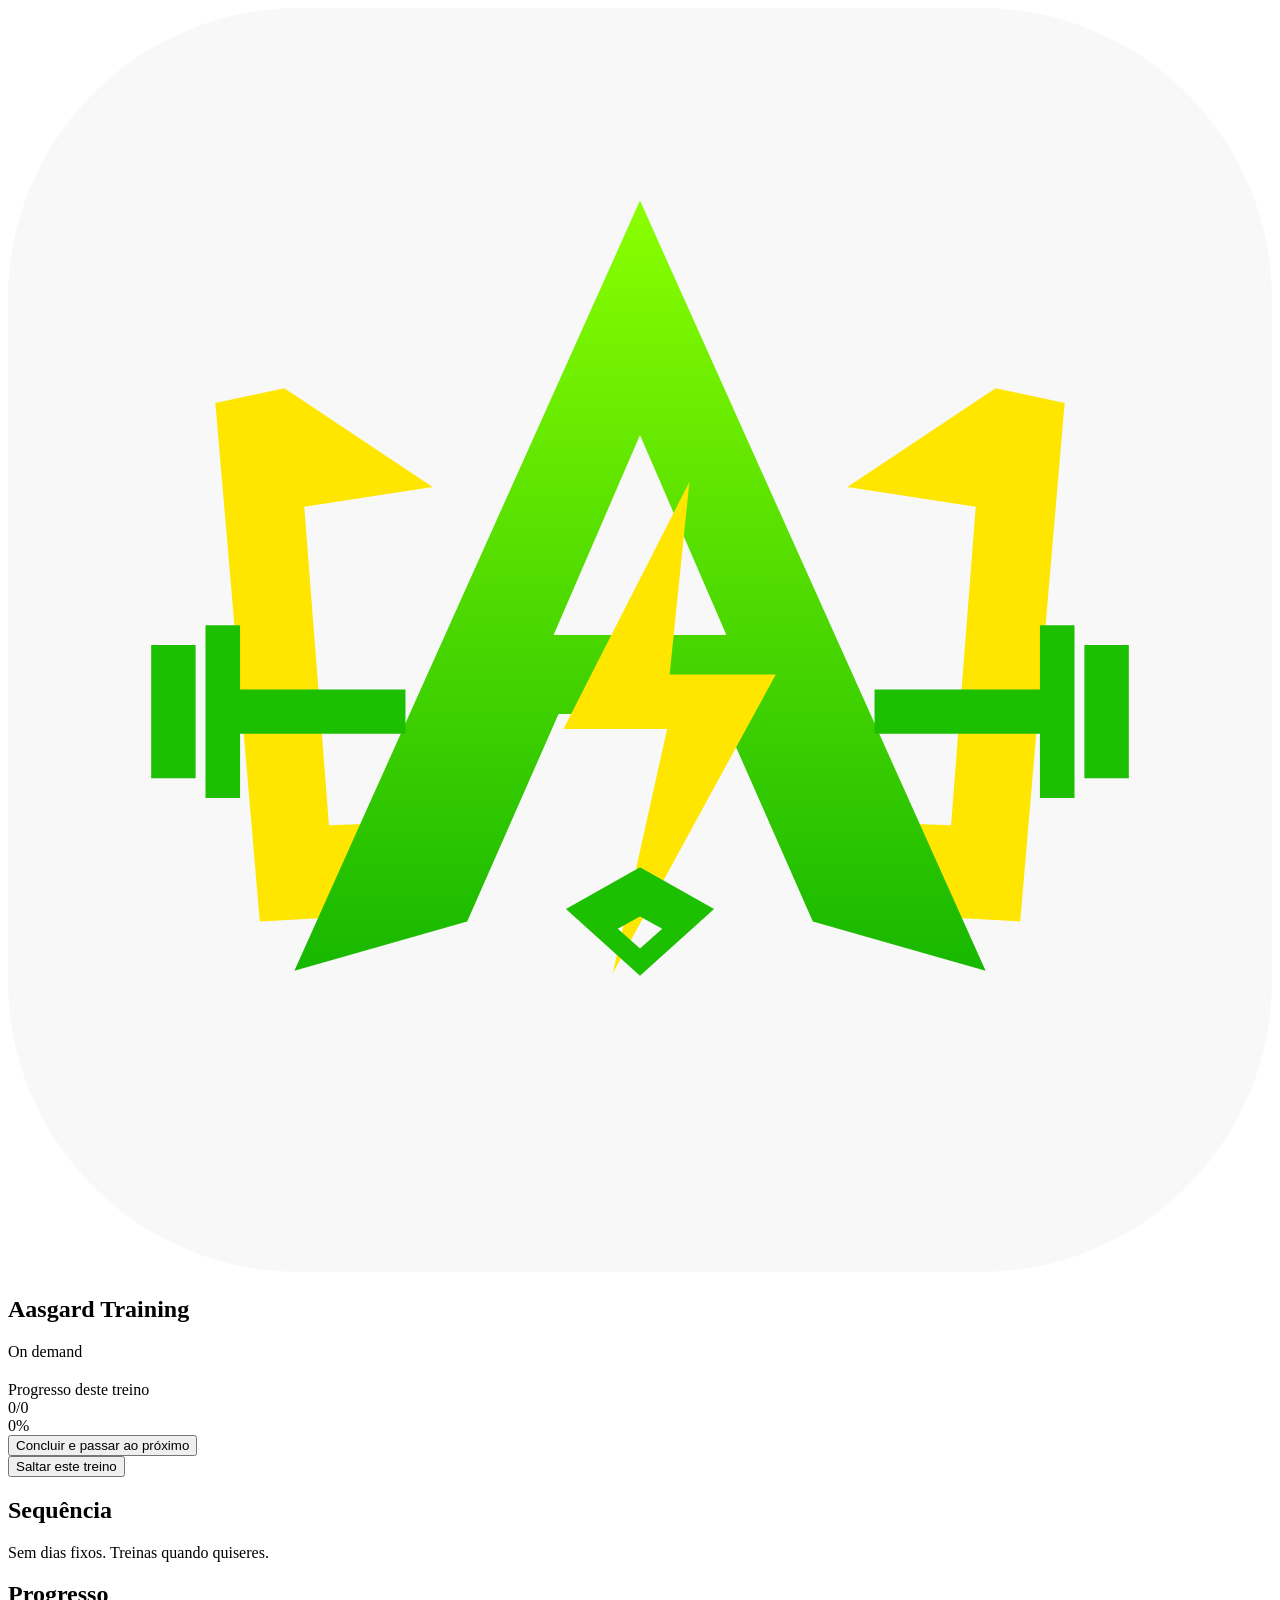
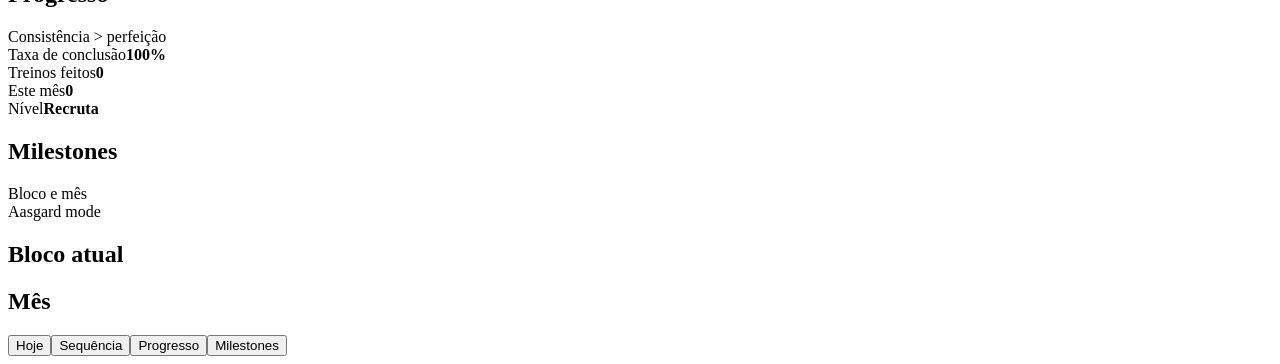
==== aasgard.html @ 2fdaf1db "Add Aasgard Training shell" ====
<!doctype html><html lang="pt-PT"><head><meta charset="utf-8"><meta name="viewport" content="width=device-width,initial-scale=1,viewport-fit=cover"><meta name="theme-color" content="#55F000"><meta name="apple-mobile-web-app-capable" content="yes"><meta name="apple-mobile-web-app-title" content="Aasgard Training"><link rel="manifest" href="manifest.webmanifest?v=1.1.0"><link rel="icon" href="icon.svg?v=1.1.0"><link rel="apple-touch-icon" href="icon.svg?v=1.1.0"><link rel="stylesheet" href="style.css?v=1.1.0"><title>Aasgard Training</title></head><body><main class="app"><section id="today" class="screen active"><header class="top"><div class="brand"><img src="icon.svg?v=1.1.0"><div><h1>Aasgard Training</h1><div id="date" class="sub"></div></div></div><span class="pill">On demand</span></header><div class="hero"></div><div class="card accent"><div class="row"><div><h2 id="title"></h2><div id="duration" class="sub"></div></div><span id="code" class="tag"></span></div><div id="exercises"></div></div><div class="card"><div class="row"><div><div class="sub">Progresso deste treino</div><div class="big"><span id="done">0</span>/<span id="total">0</span></div></div><div id="pct" class="big">0%</div></div><div class="progress"><span id="bar"></span></div></div><button id="complete" class="btn primary">Concluir e passar ao próximo</button><div class="gap"></div><button id="skip" class="btn secondary">Saltar este treino</button><footer class="footer"></footer></section><section id="sequence" class="screen"><header class="top"><div><h1>Sequência</h1><div class="sub">Sem dias fixos. Treinas quando quiseres.</div></div><span id="blockpill" class="pill"></span></header><div id="blocks"></div><footer class="footer"></footer></section><section id="progress" class="screen"><header class="top"><div><h1>Progresso</h1><div class="sub">Consistência &gt; perfeição</div></div><span id="levelpill" class="pill"></span></header><div class="grid"><div class="metric"><span class="sub">Taxa de conclusão</span><b id="rate">100%</b></div><div class="metric"><span class="sub">Treinos feitos</span><b id="count">0</b></div><div class="metric"><span class="sub">Este mês</span><b id="month">0</b></div><div class="metric"><span class="sub">Nível</span><b id="level">Recruta</b></div></div><footer class="footer"></footer></section><section id="milestones" class="screen"><header class="top"><div><h1>Milestones</h1><div class="sub">Bloco e mês</div></div><span class="pill">Aasgard mode</span></header><div class="card"><h2>Bloco atual</h2><div id="ms"></div></div><h2>Mês</h2><div class="month" id="monthly"></div><footer class="footer"></footer></section></main><nav class="tabs"><button class="tab active" data-s="today">Hoje</button><button class="tab" data-s="sequence">Sequência</button><button class="tab" data-s="progress">Progresso</button><button class="tab" data-s="milestones">Milestones</button></nav><script src="app.js?v=1.1.0"></script></body></html>
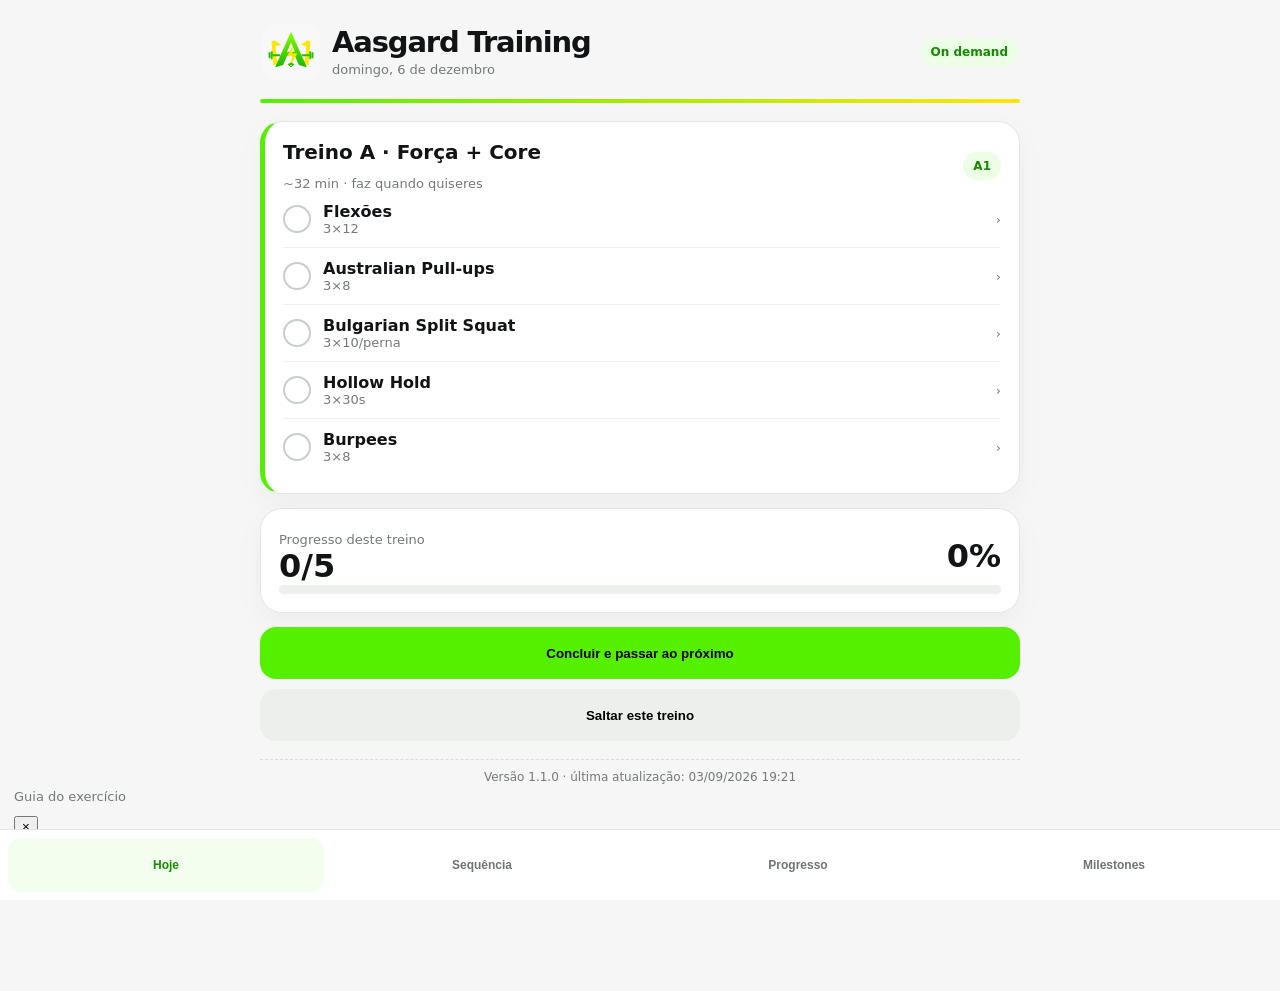
==== commit aeeb2735: "Add exercise visual guide modal" ====
--- a/aasgard.html
+++ b/aasgard.html
@@ -1 +1 @@
-<!doctype html><html lang="pt-PT"><head><meta charset="utf-8"><meta name="viewport" content="width=device-width,initial-scale=1,viewport-fit=cover"><meta name="theme-color" content="#55F000"><meta name="apple-mobile-web-app-capable" content="yes"><meta name="apple-mobile-web-app-title" content="Aasgard Training"><link rel="manifest" href="manifest.webmanifest?v=1.1.0"><link rel="icon" href="icon.svg?v=1.1.0"><link rel="apple-touch-icon" href="icon.svg?v=1.1.0"><link rel="stylesheet" href="style.css?v=1.1.0"><title>Aasgard Training</title></head><body><main class="app"><section id="today" class="screen active"><header class="top"><div class="brand"><img src="icon.svg?v=1.1.0"><div><h1>Aasgard Training</h1><div id="date" class="sub"></div></div></div><span class="pill">On demand</span></header><div class="hero"></div><div class="card accent"><div class="row"><div><h2 id="title"></h2><div id="duration" class="sub"></div></div><span id="code" class="tag"></span></div><div id="exercises"></div></div><div class="card"><div class="row"><div><div class="sub">Progresso deste treino</div><div class="big"><span id="done">0</span>/<span id="total">0</span></div></div><div id="pct" class="big">0%</div></div><div class="progress"><span id="bar"></span></div></div><button id="complete" class="btn primary">Concluir e passar ao próximo</button><div class="gap"></div><button id="skip" class="btn secondary">Saltar este treino</button><footer class="footer"></footer></section><section id="sequence" class="screen"><header class="top"><div><h1>Sequência</h1><div class="sub">Sem dias fixos. Treinas quando quiseres.</div></div><span id="blockpill" class="pill"></span></header><div id="blocks"></div><footer class="footer"></footer></section><section id="progress" class="screen"><header class="top"><div><h1>Progresso</h1><div class="sub">Consistência &gt; perfeição</div></div><span id="levelpill" class="pill"></span></header><div class="grid"><div class="metric"><span class="sub">Taxa de conclusão</span><b id="rate">100%</b></div><div class="metric"><span class="sub">Treinos feitos</span><b id="count">0</b></div><div class="metric"><span class="sub">Este mês</span><b id="month">0</b></div><div class="metric"><span class="sub">Nível</span><b id="level">Recruta</b></div></div><footer class="footer"></footer></section><section id="milestones" class="screen"><header class="top"><div><h1>Milestones</h1><div class="sub">Bloco e mês</div></div><span class="pill">Aasgard mode</span></header><div class="card"><h2>Bloco atual</h2><div id="ms"></div></div><h2>Mês</h2><div class="month" id="monthly"></div><footer class="footer"></footer></section></main><nav class="tabs"><button class="tab active" data-s="today">Hoje</button><button class="tab" data-s="sequence">Sequência</button><button class="tab" data-s="progress">Progresso</button><button class="tab" data-s="milestones">Milestones</button></nav><script src="app.js?v=1.1.0"></script></body></html>+<!doctype html><html lang="pt-PT"><head><meta charset="utf-8"><meta name="viewport" content="width=device-width,initial-scale=1,viewport-fit=cover"><meta name="theme-color" content="#55F000"><meta name="apple-mobile-web-app-capable" content="yes"><meta name="apple-mobile-web-app-title" content="Aasgard Training"><link rel="manifest" href="manifest.webmanifest?v=1.2.0"><link rel="icon" href="icon.svg?v=1.2.0"><link rel="apple-touch-icon" href="icon.svg?v=1.2.0"><link rel="stylesheet" href="style.css?v=1.2.0"><title>Aasgard Training</title></head><body><main class="app"><section id="today" class="screen active"><header class="top"><div class="brand"><img src="icon.svg?v=1.2.0"><div><h1>Aasgard Training</h1><div id="date" class="sub"></div></div></div><span class="pill">On demand</span></header><div class="hero"></div><div class="card accent"><div class="row"><div><h2 id="title"></h2><div id="duration" class="sub"></div></div><span id="code" class="tag"></span></div><div id="exercises"></div></div><div class="card"><div class="row"><div><div class="sub">Progresso deste treino</div><div class="big"><span id="done">0</span>/<span id="total">0</span></div></div><div id="pct" class="big">0%</div></div><div class="progress"><span id="bar"></span></div></div><button id="complete" class="btn primary">Concluir e passar ao próximo</button><div class="gap"></div><button id="skip" class="btn secondary">Saltar este treino</button><footer class="footer"></footer></section><section id="sequence" class="screen"><header class="top"><div><h1>Sequência</h1><div class="sub">Sem dias fixos. Treinas quando quiseres.</div></div><span id="blockpill" class="pill"></span></header><div id="blocks"></div><footer class="footer"></footer></section><section id="progress" class="screen"><header class="top"><div><h1>Progresso</h1><div class="sub">Consistência &gt; perfeição</div></div><span id="levelpill" class="pill"></span></header><div class="grid"><div class="metric"><span class="sub">Taxa de conclusão</span><b id="rate">100%</b></div><div class="metric"><span class="sub">Treinos feitos</span><b id="count">0</b></div><div class="metric"><span class="sub">Este mês</span><b id="month">0</b></div><div class="metric"><span class="sub">Nível</span><b id="level">Recruta</b></div></div><footer class="footer"></footer></section><section id="milestones" class="screen"><header class="top"><div><h1>Milestones</h1><div class="sub">Bloco e mês</div></div><span class="pill">Aasgard mode</span></header><div class="card"><h2>Bloco atual</h2><div id="ms"></div></div><h2>Mês</h2><div class="month" id="monthly"></div><footer class="footer"></footer></section></main><nav class="tabs"><button class="tab active" data-s="today">Hoje</button><button class="tab" data-s="sequence">Sequência</button><button class="tab" data-s="progress">Progresso</button><button class="tab" data-s="milestones">Milestones</button></nav><div id="exerciseModal" class="modal" aria-hidden="true"><div class="modalSheet" role="dialog" aria-modal="true" aria-labelledby="modalTitle"><div class="modalTop"><div><div class="sub">Guia do exercício</div><h2 id="modalTitle"></h2></div><button id="modalClose" class="closeBtn" aria-label="Fechar">×</button></div><div id="modalVisual" class="visual"></div><div id="modalReps" class="tag"></div><p id="modalTip" class="tip"></p><div class="cue"><b>Execução</b><div id="modalSteps"></div></div></div></div><script src="app.js?v=1.2.0"></script></body></html>
--- a/style.css
+++ b/style.css
@@ -0,0 +1 @@
+:root{--g:#55F000;--y:#FFE600;--bg:#F5F6F5;--c:#fff;--t:#111315;--m:#747A76;--l:#E3E7E3}*{box-sizing:border-box}body{margin:0;background:var(--bg);color:var(--t);font-family:-apple-system,BlinkMacSystemFont,"SF Pro Display",system-ui,sans-serif;padding:max(18px,env(safe-area-inset-top)) 14px calc(105px + env(safe-area-inset-bottom))}.app{max-width:760px;margin:auto}.screen{display:none}.screen.active{display:block}.top,.row{display:flex;align-items:center;justify-content:space-between;gap:12px}.top{margin:5px 2px 18px}.brand{display:flex;align-items:center;gap:12px}.brand img{width:58px;height:58px;border-radius:16px}h1{font-size:29px;line-height:1;margin:0;letter-spacing:-.04em}h2{font-size:20px;margin:0 0 12px}.sub{font-size:13px;color:var(--m);margin-top:5px}.pill,.tag{padding:7px 10px;border-radius:999px;background:#ECFFE6;color:#168900;font-size:12px;font-weight:800}.hero{height:4px;border-radius:99px;background:linear-gradient(90deg,var(--g),var(--y));margin:10px 0 18px}.card{background:var(--c);border:1px solid var(--l);border-radius:22px;padding:18px;margin-bottom:14px;box-shadow:0 10px 30px rgba(0,0,0,.04)}.accent{border-left:5px solid var(--g)}.ex{display:grid;grid-template-columns:30px 1fr auto;gap:10px;align-items:center;padding:11px 0;border-bottom:1px solid #EEF1EE}.ex:last-child{border:0}.check{width:28px;height:28px;border:2px solid #C8CEC9;border-radius:50%;background:#fff}.check.done{background:var(--g);border-color:var(--g)}.check.done:after{content:'✓';font-weight:900}.name{font-weight:800}.meta{font-size:13px;color:var(--m)}.big{font-size:32px;font-weight:900}.progress{height:9px;background:#EDF0ED;border-radius:99px;overflow:hidden}.progress span{display:block;height:100%;background:var(--g);width:0}.btn{width:100%;min-height:52px;border:0;border-radius:16px;font-weight:850}.primary{background:var(--g)}.secondary{background:#ECEFEC}.gap{height:10px}.grid,.month{display:grid;grid-template-columns:1fr 1fr;gap:12px}.metric,.mcard{background:#fff;border:1px solid var(--l);border-radius:18px;padding:15px}.metric b{font-size:26px;display:block;margin-top:6px}.mcard{text-align:center}.seq{display:grid;grid-template-columns:54px 1fr auto;gap:10px;align-items:center;padding:11px 0;border-bottom:1px solid #EEF1EE}.seq:last-child{border:0}.day{background:var(--g);padding:8px;border-radius:10px;text-align:center;font-size:12px;font-weight:900}.day.alt{background:var(--y)}.ms{display:grid;grid-template-columns:42px 1fr auto;gap:10px;align-items:center;padding:10px 0}.ico{width:40px;height:40px;border-radius:14px;background:#EEFFE8;display:grid;place-items:center;font-weight:900}.shield{width:58px;height:58px;border-radius:18px;background:#F0FFE9;display:grid;place-items:center;margin:0 auto 9px;font-weight:900}.footer{margin:18px 0 4px;padding-top:10px;border-top:1px dashed #D8DDD8;text-align:center;color:var(--m);font-size:12px}.tabs{position:fixed;left:0;right:0;bottom:0;background:rgba(255,255,255,.96);backdrop-filter:blur(18px);border-top:1px solid var(--l);display:grid;grid-template-columns:repeat(4,1fr);padding:8px 8px calc(8px + env(safe-area-inset-bottom));z-index:10}.tab{min-height:54px;border:0;background:transparent;border-radius:14px;color:#707571;font-weight:800;font-size:12px}.tab.active{background:#F2FFEF;color:#168C00}
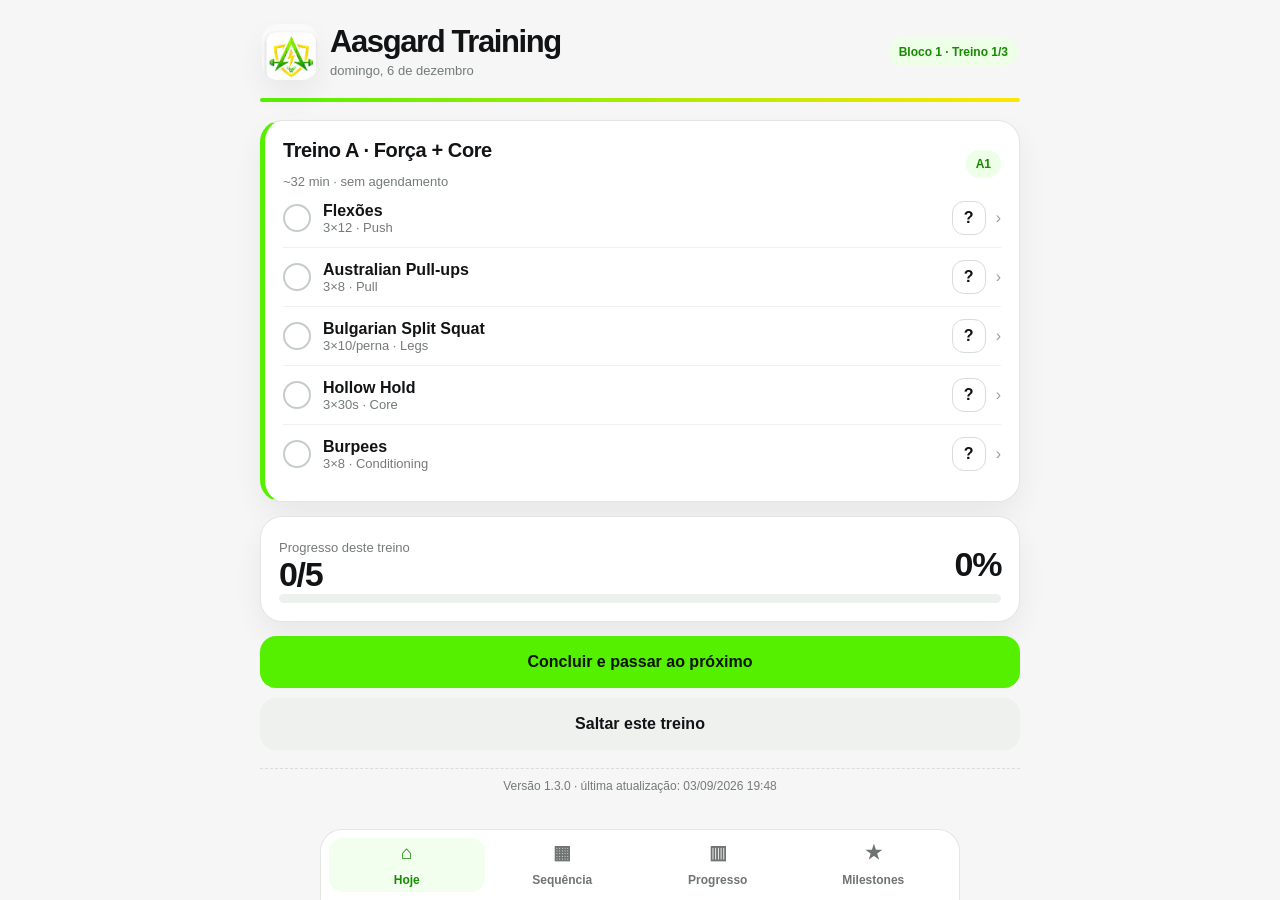
==== commit 63ce4317: "Add files via upload     Aasgard Training v1.3 - exercise illustrations" ====
--- a/aasgard.html
+++ b/aasgard.html
@@ -1 +1,103 @@
-<!doctype html><html lang="pt-PT"><head><meta charset="utf-8"><meta name="viewport" content="width=device-width,initial-scale=1,viewport-fit=cover"><meta name="theme-color" content="#55F000"><meta name="apple-mobile-web-app-capable" content="yes"><meta name="apple-mobile-web-app-title" content="Aasgard Training"><link rel="manifest" href="manifest.webmanifest?v=1.2.0"><link rel="icon" href="icon.svg?v=1.2.0"><link rel="apple-touch-icon" href="icon.svg?v=1.2.0"><link rel="stylesheet" href="style.css?v=1.2.0"><title>Aasgard Training</title></head><body><main class="app"><section id="today" class="screen active"><header class="top"><div class="brand"><img src="icon.svg?v=1.2.0"><div><h1>Aasgard Training</h1><div id="date" class="sub"></div></div></div><span class="pill">On demand</span></header><div class="hero"></div><div class="card accent"><div class="row"><div><h2 id="title"></h2><div id="duration" class="sub"></div></div><span id="code" class="tag"></span></div><div id="exercises"></div></div><div class="card"><div class="row"><div><div class="sub">Progresso deste treino</div><div class="big"><span id="done">0</span>/<span id="total">0</span></div></div><div id="pct" class="big">0%</div></div><div class="progress"><span id="bar"></span></div></div><button id="complete" class="btn primary">Concluir e passar ao próximo</button><div class="gap"></div><button id="skip" class="btn secondary">Saltar este treino</button><footer class="footer"></footer></section><section id="sequence" class="screen"><header class="top"><div><h1>Sequência</h1><div class="sub">Sem dias fixos. Treinas quando quiseres.</div></div><span id="blockpill" class="pill"></span></header><div id="blocks"></div><footer class="footer"></footer></section><section id="progress" class="screen"><header class="top"><div><h1>Progresso</h1><div class="sub">Consistência &gt; perfeição</div></div><span id="levelpill" class="pill"></span></header><div class="grid"><div class="metric"><span class="sub">Taxa de conclusão</span><b id="rate">100%</b></div><div class="metric"><span class="sub">Treinos feitos</span><b id="count">0</b></div><div class="metric"><span class="sub">Este mês</span><b id="month">0</b></div><div class="metric"><span class="sub">Nível</span><b id="level">Recruta</b></div></div><footer class="footer"></footer></section><section id="milestones" class="screen"><header class="top"><div><h1>Milestones</h1><div class="sub">Bloco e mês</div></div><span class="pill">Aasgard mode</span></header><div class="card"><h2>Bloco atual</h2><div id="ms"></div></div><h2>Mês</h2><div class="month" id="monthly"></div><footer class="footer"></footer></section></main><nav class="tabs"><button class="tab active" data-s="today">Hoje</button><button class="tab" data-s="sequence">Sequência</button><button class="tab" data-s="progress">Progresso</button><button class="tab" data-s="milestones">Milestones</button></nav><div id="exerciseModal" class="modal" aria-hidden="true"><div class="modalSheet" role="dialog" aria-modal="true" aria-labelledby="modalTitle"><div class="modalTop"><div><div class="sub">Guia do exercício</div><h2 id="modalTitle"></h2></div><button id="modalClose" class="closeBtn" aria-label="Fechar">×</button></div><div id="modalVisual" class="visual"></div><div id="modalReps" class="tag"></div><p id="modalTip" class="tip"></p><div class="cue"><b>Execução</b><div id="modalSteps"></div></div></div></div><script src="app.js?v=1.2.0"></script></body></html>+<!DOCTYPE html>
+<html lang='pt-PT'>
+<head>
+<meta charset='UTF-8'>
+<meta name='viewport' content='width=device-width, initial-scale=1, viewport-fit=cover'>
+<meta name='theme-color' content='#55F000'>
+<meta name='apple-mobile-web-app-capable' content='yes'>
+<meta name='apple-mobile-web-app-title' content='Aasgard Training'>
+<title>Aasgard Training</title>
+<link rel='manifest' href='manifest.webmanifest?v=1.3.0'>
+<link rel='icon' type='image/svg+xml' href='icon.svg?v=1.3.0'>
+<link rel='apple-touch-icon' href='icon.svg?v=1.3.0'>
+<style>
+:root{--bg:#F5F6F5;--card:#fff;--text:#111315;--muted:#747B77;--line:#E2E7E2;--green:#55F000;--yellow:#FFE600;--shadow:0 14px 30px rgba(17,19,21,.06)}
+*{box-sizing:border-box}html{background:var(--bg)}body{margin:0;background:var(--bg);color:var(--text);font-family:-apple-system,BlinkMacSystemFont,'SF Pro Display','Segoe UI',sans-serif;padding:max(18px,env(safe-area-inset-top)) 14px calc(100px + env(safe-area-inset-bottom))}button,input{font:inherit}.app{max-width:760px;margin:0 auto}h1{font-size:31px;letter-spacing:-.045em;line-height:1.02;margin:0}h2{font-size:20px;letter-spacing:-.02em;margin:0 0 12px}.sub{font-size:13px;color:var(--muted);margin-top:5px}
+.topbar{display:flex;align-items:center;justify-content:space-between;gap:10px;margin:6px 2px 18px}.brand{display:flex;align-items:center;gap:12px}.brand img{width:56px;height:56px;border-radius:16px;box-shadow:var(--shadow)}.pill,.badge{display:inline-flex;align-items:center;gap:6px;padding:7px 10px;border-radius:999px;background:#EDFFE7;color:#168900;font-size:12px;font-weight:800}.hero{height:4px;background:linear-gradient(90deg,var(--green),var(--yellow));border-radius:999px;margin:10px 0 18px}.card{background:var(--card);border:1px solid var(--line);border-radius:22px;box-shadow:var(--shadow);padding:18px;margin-bottom:14px}.accent{border-left:5px solid var(--green)}.row{display:flex;align-items:center;justify-content:space-between;gap:12px}
+.exercise{display:grid;grid-template-columns:30px 1fr auto auto;gap:10px;align-items:center;padding:12px 0;border-bottom:1px solid #EEF2EE}.exercise:last-child{border-bottom:0}.check{width:28px;height:28px;border:2px solid #C6CDC7;border-radius:50%;background:#fff;display:grid;place-items:center;cursor:pointer}.check.done{background:var(--green);border-color:var(--green)}.check.done:after{content:'✓';font-weight:900}.name{font-weight:800}.meta{font-size:13px;color:var(--muted)}.infobtn{width:34px;height:34px;border:1px solid #D7DDD7;border-radius:12px;background:#fff;display:grid;place-items:center;font-weight:900;color:#111;cursor:pointer}.arrow{color:#97A097}
+.big{font-size:34px;font-weight:900;letter-spacing:-.04em}.progress{height:9px;background:#EDF1ED;border-radius:999px;overflow:hidden}.progress span{display:block;height:100%;background:var(--green);width:0;border-radius:inherit;transition:width .25s ease}.btn{width:100%;border:0;border-radius:16px;min-height:52px;padding:0 16px;font-weight:850;cursor:pointer}.primary{background:var(--green);color:#081300}.secondary{background:#EEF1EE;color:var(--text)}.danger{background:#FFF0EF;color:#BC3D34}
+.tabs{position:fixed;left:0;right:0;bottom:0;background:rgba(255,255,255,.96);backdrop-filter:blur(18px);border-top:1px solid var(--line);display:grid;grid-template-columns:repeat(4,1fr);padding:8px 8px calc(8px + env(safe-area-inset-bottom));z-index:20}.tab{min-height:54px;border:0;background:transparent;border-radius:14px;color:#6E7471;font-size:12px;font-weight:800;display:grid;place-items:center;gap:2px;cursor:pointer}.tab.active{background:#F2FFEF;color:#168C00}.tab .ico{font-size:19px;line-height:1}.screen{display:none}.screen.active{display:block}.grid2{display:grid;grid-template-columns:1fr 1fr;gap:12px}.metric{background:#fff;border:1px solid var(--line);border-radius:18px;padding:15px}.metric .label{font-size:13px;color:var(--muted)}.metric .value{font-size:26px;font-weight:900;margin-top:6px}
+.seqitem{display:grid;grid-template-columns:54px 1fr auto;gap:10px;align-items:center;padding:12px 0;border-bottom:1px solid #EEF2EE}.seqitem:last-child{border-bottom:0}.daytag{padding:8px 8px;border-radius:10px;background:var(--green);text-align:center;font-size:12px;font-weight:900}.daytag.alt{background:var(--yellow)}.milestone{display:grid;grid-template-columns:42px 1fr auto;gap:10px;align-items:center;padding:11px 0}.msicon{width:40px;height:40px;border-radius:14px;background:#EEFFE9;display:grid;place-items:center;font-weight:900}.monthcards{display:grid;grid-template-columns:1fr 1fr;gap:12px}.monthcard{background:#fff;border:1px solid var(--line);border-radius:18px;padding:15px;text-align:center}.shield{width:60px;height:60px;border-radius:18px;background:#F0FFE9;display:grid;place-items:center;margin:0 auto 10px;font-size:21px;font-weight:900}
+.footer{padding-top:10px;border-top:1px dashed #D8DDD8;color:var(--muted);text-align:center;font-size:12px;margin-top:18px}input[type=file]{display:none}.actions{display:grid;grid-template-columns:1fr 1fr;gap:10px}.modal{position:fixed;inset:0;background:rgba(9,12,10,.58);backdrop-filter:blur(3px);display:none;align-items:flex-end;justify-content:center;padding:18px;z-index:40}.modal.show{display:flex}.sheet{width:min(760px,100%);max-height:calc(100vh - 24px);overflow:auto;background:#fff;border-radius:28px;box-shadow:0 24px 60px rgba(0,0,0,.22);padding:18px}.sheethead{display:flex;align-items:flex-start;justify-content:space-between;gap:10px;margin-bottom:8px}.close{width:40px;height:40px;border-radius:14px;border:1px solid #DADFDA;background:#fff;font-size:22px;line-height:1;cursor:pointer}.guideimg{width:100%;border-radius:20px;border:1px solid var(--line);display:block}.chips{display:flex;flex-wrap:wrap;gap:8px;margin:10px 0 14px}.chip{padding:6px 10px;border-radius:999px;background:#F5F8F5;color:#39423D;font-size:12px;font-weight:700}.sheetgrid{display:grid;gap:12px}.tipbox{background:#F8FBF8;border:1px solid var(--line);border-radius:18px;padding:14px}.fullsheet{display:inline-flex;align-items:center;justify-content:center;text-decoration:none;padding:10px 12px;border-radius:12px;background:#F0F3EF;color:#111;font-weight:700}
+@media (min-width:700px){body{padding-left:24px;padding-right:24px}.tabs{left:50%;transform:translateX(-50%);max-width:760px;border:1px solid var(--line);border-bottom:0;border-radius:22px 22px 0 0}.sheetgrid{grid-template-columns:1.25fr .95fr}}
+</style>
+</head>
+<body>
+<div class='app'>
+<section id='today' class='screen active'>
+<div class='topbar'><div class='brand'><img src='icon.svg?v=1.3.0' alt='Aasgard'><div><h1>Aasgard Training</h1><div class='sub' id='todayDate'></div></div></div><div class='pill' id='cyclePill'>Bloco 1</div></div>
+<div class='hero'></div>
+<div class='card accent'><div class='row'><div><h2 id='todayTitle'>Treino A · Força + Core</h2><div class='sub' id='todayDuration'>~32 min · sem dias fixos</div></div><div class='badge' id='todayCode'>A1</div></div><div id='exerciseList'></div></div>
+<div class='card'><div class='row'><div><div class='sub'>Progresso deste treino</div><div class='big'><span id='doneCount'>0</span>/<span id='totalCount'>0</span></div></div><div class='big' id='progressPct'>0%</div></div><div class='progress'><span id='progressBar'></span></div></div>
+<button class='btn primary' id='completeBtn'>Concluir e passar ao próximo</button><div style='height:10px'></div><button class='btn secondary' id='skipBtn'>Saltar este treino</button><div class='footer' id='footerToday'></div>
+</section>
+<section id='sequence' class='screen'>
+<div class='topbar'><div><h1>Sequência</h1><div class='sub'>Rotação livre. Treinas quando te apetece, sem calendário fixo.</div></div><div class='pill' id='blockPill'>Bloco 1 de 4</div></div><div id='sequenceCards'></div><div class='card'><h2>Milestones do bloco</h2><div id='weeklyMilestones'></div></div><div class='footer' id='footerSequence'></div>
+</section>
+<section id='progress' class='screen'>
+<div class='topbar'><div><h1>Progresso</h1><div class='sub'>Consistência &gt; motivação</div></div><div class='pill' id='levelPill'>Recruta</div></div><div class='grid2'><div class='metric'><div class='label'>Taxa de conclusão</div><div class='value' id='rate'>100%</div></div><div class='metric'><div class='label'>Treinos feitos</div><div class='value' id='count'>0</div></div><div class='metric'><div class='label'>Este mês</div><div class='value' id='month'>0</div></div><div class='metric'><div class='label'>Nível</div><div class='value' id='level'>Recruta</div></div></div><div class='card' style='margin-top:14px'><h2>Melhores marcas</h2><div id='pbs'></div></div><div class='footer' id='footerProgress'></div>
+</section>
+<section id='milestones' class='screen'>
+<div class='topbar'><div><h1>Milestones</h1><div class='sub'>Bloco atual e mês</div></div><div class='pill'>Aasgard mode</div></div><div class='card'><h2>Bloco atual</h2><div id='milestoneWeek'></div></div><h2>Mês</h2><div class='monthcards' id='monthMilestones'></div><div class='card' style='margin-top:14px'><h2>Backup local</h2><div class='sub'>Os dados ficam no iPhone. Exporta para guardares uma cópia.</div><div style='height:12px'></div><div class='actions'><button class='btn secondary' id='exportBtn'>Exportar</button><label class='btn secondary' for='importFile' style='display:grid;place-items:center'>Importar</label><input id='importFile' type='file' accept='application/json'></div><div style='height:10px'></div><button class='btn danger' id='resetBtn'>Apagar todos os dados</button></div><div class='footer' id='footerMilestones'></div>
+</section>
+</div>
+<nav class='tabs'><button class='tab active' data-screen='today'><span class='ico'>⌂</span><span>Hoje</span></button><button class='tab' data-screen='sequence'><span class='ico'>▦</span><span>Sequência</span></button><button class='tab' data-screen='progress'><span class='ico'>▥</span><span>Progresso</span></button><button class='tab' data-screen='milestones'><span class='ico'>★</span><span>Milestones</span></button></nav>
+<div class='modal' id='guideModal' aria-hidden='true'><div class='sheet'><div class='sheethead'><div><h2 id='guideTitle'>Exercício</h2><div class='sub' id='guideSubtitle'>Ilustração + dica rápida</div></div><button class='close' id='closeGuide'>×</button></div><div class='chips'><span class='chip' id='guideSets'>3×10</span><span class='chip' id='guideCategory'>Categoria</span><span class='chip' id='guideTarget'>Grupo muscular</span></div><div class='sheetgrid'><div><img class='guideimg' id='guideImage' src='' alt='Ilustração do exercício'></div><div style='display:grid;gap:12px;align-content:start'><div class='tipbox'><strong>Como fazer</strong><div class='sub' id='guideHow'></div></div><div class='tipbox'><strong>Dica rápida</strong><div class='sub' id='guideTip'></div></div><div class='tipbox'><strong>O que evitar</strong><div class='sub' id='guideAvoid'></div></div><a id='fullSheetLink' class='fullsheet' href='#' target='_blank' rel='noopener'>Ver folha completa da categoria</a></div></div></div></div>
+<script>
+const VERSION='1.3.0', UPDATED='03/09/2026 19:48', LEGACY_KEYS=['aasgard_training_v2','rgrd_v3','rgrd_training_v1'], STORAGE_KEY='aasgard_training_v3';
+const PLANS=[[['A1','Treino A','Força + Core',32,[['Flexões','3×12'],['Australian Pull-ups','3×8'],['Bulgarian Split Squat','3×10/perna'],['Hollow Hold','3×30s'],['Burpees','3×8']]],['B1','Treino B','Pull + Core',30,[['Pike Push-ups','3×8'],['Pull-up negativa','4×4'],['Walking Lunges','3×12/perna'],['Dead Bug','3×10/lado'],['Mountain Climbers','4×30s']]],['C1','Treino C','Lower + Cond.',34,[['Diamond Push-ups','3×8'],['Australian Pull-ups','4×8'],['Agachamento','4×15'],['Leg Raises','3×10'],['Burpees','5×6']]]],[['A2','Treino A2','Força + Core',33,[['Flexões declinadas','3×10'],['Remada invertida','3×10'],['Bulgarian Split Squat','4×8/perna'],['Prancha lateral','3×30s/lado'],['Bear Crawl','4×20m']]],['B2','Treino B2','Upper + Pull',31,[['Pike Push-ups','4×7'],['Chin-up negativa','4×4'],['Reverse Lunges','3×12/perna'],['Hollow Rocks','3×12'],['High Knees','5×30s']]],['C2','Treino C2','Lower + Cond.',35,[['Flexões pausadas','3×10'],['Australian Pull-ups pés altos','3×8'],['Jump Squats','4×10'],['Leg Raises','3×12'],['Burpees','4×10']]]],[['A3','Treino A3','Volume + Core',35,[['Flexões','4×12'],['Australian Pull-ups','4×10'],['Split Squat','3×14/perna'],['Hollow Hold','4×30s'],['Burpees','4×8']]],['B3','Treino B3','Pull + Ombros',32,[['Pike Push-ups','4×9'],['Pull-up assistida','5×4'],['Step-ups','3×12/perna'],['Plank Shoulder Tap','3×20'],['Mountain Climbers','5×30s']]],['C3','Treino C3','Potência + Cond.',34,[['Explosive Push-ups','4×6'],['Remada invertida','4×10'],['Jump Lunges','3×10/perna'],['Knee Raises','4×10'],['Shuttle Burpees','5×6']]]],[['A4','Treino A4','Teste + Core',30,[['Flexões','1×máx + 2×70%'],['Australian Pull-ups','1×máx + 2×70%'],['Bulgarian Split Squat','3×10/perna'],['Prancha','1×máx + 2×45s'],['Burpees','3×10']]],['B4','Treino B4','Técnica + Pull',28,[['Pike Push-ups','3×8'],['Pull-up negativa lenta','5×3'],['Reverse Lunges','3×10/perna'],['Dead Bug','3×12/lado'],['Bear Crawl','3×20m']]],['C4','Treino C4','Challenge',36,[['Flexões','50 total'],['Australian Pull-ups','30 total'],['Agachamentos','80 total'],['Leg Raises','30 total'],['Burpees','30 total']]]]];
+const FLAT=PLANS.flat();
+const exerciseGuides={
+'Flexões':{img:'assets/flexoes.png',sheet:'assets/push_sheet.png',cat:'Push',target:'Peito, ombros e tríceps',how:'Coloca as mãos abaixo dos ombros, aperta o core e desce o peito em bloco até perto do chão. Sobe mantendo o corpo alinhado.',tip:'Pensa em prancha rígida do calcanhar à cabeça.',avoid:'Não deixar a lombar cair nem abrir demasiado os cotovelos.'},
+'Flexões declinadas':{img:'assets/flexoes_declinadas.png',sheet:'assets/push_sheet.png',cat:'Push',target:'Peito superior e ombros',how:'Pés elevados num banco, mãos no chão. Desce o peito controladamente e empurra até extensão completa.',tip:'Mantém o pescoço neutro e o abdómen ativo.',avoid:'Não aproximar demasiado as mãos nem perder a linha do tronco.'},
+'Diamond Push-ups':{img:'assets/diamond_pushups.png',sheet:'assets/push_sheet.png',cat:'Push',target:'Tríceps e peito interno',how:'Junta as mãos por baixo do peito em forma de diamante e desce com os cotovelos junto ao corpo.',tip:'Se estiver pesado, encurta amplitude até ganhares força.',avoid:'Evita abrir os cotovelos para fora.'},
+'Pike Push-ups':{img:'assets/pike_pushups.png',sheet:'assets/push_sheet.png',cat:'Push',target:'Ombros',how:'Eleva a anca formando um V invertido. Dobra os cotovelos e leva a cabeça em direção ao chão entre as mãos.',tip:'Empurra o chão como se quisesses afastá-lo de ti.',avoid:'Não transformar o movimento numa flexão normal.'},
+'Flexões pausadas':{img:'assets/flexoes_pausadas.png',sheet:'assets/push_sheet.png',cat:'Push',target:'Peito, tríceps e controlo',how:'Desce até ao fundo, faz uma pausa curta sem relaxar e depois sobe com potência.',tip:'A pausa melhora força e estabilidade no ponto mais fraco.',avoid:'Não repousar completamente no chão.'},
+'Explosive Push-ups':{img:'assets/explosive_pushups.png',sheet:'assets/push_sheet.png',cat:'Push',target:'Potência de peito e tríceps',how:'Faz uma flexão e acelera a subida ao máximo para descolar ligeiramente as mãos.',tip:'Qualidade antes de quantidade.',avoid:'Não sacrificar alinhamento só para voar.'},
+'Australian Pull-ups':{img:'assets/australian_pullups.png',sheet:'assets/pull_sheet.png',cat:'Pull',target:'Costas e bíceps',how:'Corpo direito por baixo da barra. Puxa o peito à barra apertando as omoplatas.',tip:'Começa o gesto com as costas, não só com os braços.',avoid:'Não deixar a anca afundar.'},
+'Australian Pull-ups pés altos':{img:'assets/australian_pullups_pes_altos.png',sheet:'assets/pull_sheet.png',cat:'Pull',target:'Costas e bíceps',how:'Mesmo gesto da remada invertida, mas com os pés elevados para aumentar a dificuldade.',tip:'Mantém o tronco em linha reta do início ao fim.',avoid:'Evita encolher os ombros.'},
+'Remada invertida':{img:'assets/remada_invertida.png',sheet:'assets/pull_sheet.png',cat:'Pull',target:'Dorsais, romboides e bíceps',how:'Agarra a barra, corpo em prancha e puxa até o peito se aproximar da barra.',tip:'Fixa os calcanhares e aperta glúteos e core.',avoid:'Não puxar com queixo projetado para a frente.'},
+'Pull-up negativa':{img:'assets/pullup_negativa.png',sheet:'assets/pull_sheet.png',cat:'Pull',target:'Costas e força de barra',how:'Parte da posição alta com o queixo acima da barra e desce devagar durante 3 a 5 segundos.',tip:'Controla a descida como se travasses o corpo.',avoid:'Não cair de repente no final.'},
+'Pull-up negativa lenta':{img:'assets/pullup_negativa.png',sheet:'assets/pull_sheet.png',cat:'Pull',target:'Costas e força de barra',how:'Parte da posição alta com o queixo acima da barra e desce devagar durante 3 a 5 segundos.',tip:'Controla a descida como se travasses o corpo.',avoid:'Não cair de repente no final.'},
+'Chin-up negativa':{img:'assets/chinup_negativa.png',sheet:'assets/pull_sheet.png',cat:'Pull',target:'Bíceps e costas',how:'Usa pega supinada, começa no topo e faz uma descida lenta e controlada.',tip:'Excelente para construir o primeiro chin-up.',avoid:'Não rodar os ombros para a frente.'},
+'Pull-up assistida':{img:'assets/pullup_assistida.png',sheet:'assets/pull_sheet.png',cat:'Pull',target:'Costas e bíceps',how:'Usa banda elástica para ajudar na subida. Puxa até o queixo passar a barra e desce com controlo.',tip:'Escolhe uma banda que ajude sem te carregar às cavalitas.',avoid:'Não balancear o corpo.'},
+'Bulgarian Split Squat':{img:'assets/bulgarian_split_squat.png',sheet:'assets/legs_sheet.png',cat:'Legs',target:'Quadríceps, glúteos e equilíbrio',how:'Pé traseiro elevado, tronco ligeiramente inclinado e joelho da frente alinhado com o pé. Desce e sobe em controlo.',tip:'Pensa em descer na vertical, não para a frente.',avoid:'Não deixar o joelho colapsar para dentro.'},
+'Split Squat':{img:'assets/bulgarian_split_squat.png',sheet:'assets/legs_sheet.png',cat:'Legs',target:'Quadríceps e glúteos',how:'Base em tesoura, desce mantendo o peso repartido e sobe sem perder o equilíbrio.',tip:'Passo suficientemente comprido para o joelho da frente não fugir demasiado.',avoid:'Evita inclinar demasiado o tronco.'},
+'Walking Lunges':{img:'assets/walking_lunges.png',sheet:'assets/legs_sheet.png',cat:'Legs',target:'Pernas e estabilidade',how:'Dá uma passada longa, desce controlando os dois joelhos e avança alternando as pernas.',tip:'Mantém o peito aberto e passos consistentes.',avoid:'Não encurtar tanto a passada que o joelho viaje demais.'},
+'Reverse Lunges':{img:'assets/reverse_lunges.png',sheet:'assets/legs_sheet.png',cat:'Legs',target:'Glúteos e quadríceps',how:'Leva uma perna atrás, desce mantendo o tronco estável e regressa empurrando pelo pé da frente.',tip:'Mais amigável para joelhos do que a lunge à frente.',avoid:'Não apoiar demasiado peso na perna de trás.'},
+'Agachamento':{img:'assets/agachamento.png',sheet:'assets/legs_sheet.png',cat:'Legs',target:'Pernas e glúteos',how:'Pés à largura dos ombros, ancas para trás e joelhos a acompanhar a linha dos pés. Desce e sobe em bloco.',tip:'Imagina-te a sentar num banco atrás de ti.',avoid:'Não levantar os calcanhares.'},
+'Agachamentos':{img:'assets/agachamento.png',sheet:'assets/legs_sheet.png',cat:'Legs',target:'Pernas e glúteos',how:'Mesmo padrão do agachamento livre, repetido em volume.',tip:'Respira e mantém ritmo constante.',avoid:'Não perder profundidade à medida que cansas.'},
+'Jump Squats':{img:'assets/jump_squats.png',sheet:'assets/legs_sheet.png',cat:'Legs',target:'Potência de pernas',how:'Desce em agachamento e explode para um salto vertical. Aterragem suave e volta logo ao controlo.',tip:'Aterragem silenciosa igual a boa mecânica.',avoid:'Não colapsar joelhos ao aterrar.'},
+'Step-ups':{img:'assets/stepups.png',sheet:'assets/legs_sheet.png',cat:'Legs',target:'Quadríceps e glúteos',how:'Sobe para uma caixa ou banco empurrando principalmente pela perna que está em cima.',tip:'Controla também a descida.',avoid:'Não empurrar demasiado com a perna de baixo.'},
+'Hollow Hold':{img:'assets/hollow_hold.png',sheet:'assets/core_sheet.png',cat:'Core',target:'Core anterior',how:'Lombar colada ao chão, braços estendidos e pernas baixas sem perder tensão.',tip:'Se custar muito, dobra ligeiramente os joelhos ou sobe um pouco as pernas.',avoid:'Não arquear a lombar.'},
+'Dead Bug':{img:'assets/dead_bug.png',sheet:'assets/core_sheet.png',cat:'Core',target:'Core e coordenação',how:'Em decúbito dorsal, alterna braço e perna opostos mantendo a lombar estável.',tip:'Movimento lento vale mais do que amplitude exagerada.',avoid:'Não deixar a barriga solta.'},
+'Leg Raises':{img:'assets/leg_raises.png',sheet:'assets/core_sheet.png',cat:'Core',target:'Abdómen inferior',how:'Eleva as pernas juntas e desce com controlo sem perder a lombar.',tip:'Mãos por baixo da anca podem ajudar no início.',avoid:'Não usar balanço.'},
+'Prancha lateral':{img:'assets/prancha_lateral.png',sheet:'assets/core_sheet.png',cat:'Core',target:'Oblíquos e estabilidade lateral',how:'Apoia no antebraço, pés alinhados e eleva a anca mantendo o corpo reto.',tip:'Empurra o chão com o antebraço.',avoid:'Não deixar a bacia cair.'},
+'Hollow Rocks':{img:'assets/hollow_rocks.png',sheet:'assets/core_sheet.png',cat:'Core',target:'Core anterior',how:'Mantém posição de hollow e faz pequeno embalo para a frente e para trás.',tip:'Movimento curto e controlado.',avoid:'Não perder a lombar no retorno.'},
+'Prancha':{img:'assets/prancha.png',sheet:'assets/core_sheet.png',cat:'Core',target:'Core total',how:'Antebraços no chão, glúteos e abdómen contraídos, corpo alinhado.',tip:'Aperta tudo: abdómen, glúteos e pernas.',avoid:'Não levantar demasiado a anca nem afundar a lombar.'},
+'Plank Shoulder Tap':{img:'assets/prancha.png',sheet:'assets/core_sheet.png',cat:'Core',target:'Core e estabilidade anti-rotação',how:'Em prancha alta, toca alternadamente em cada ombro sem mexer as ancas.',tip:'Alarga ligeiramente a base dos pés para dar estabilidade.',avoid:'Não abanar a anca a cada toque.'},
+'Burpees':{img:'assets/burpees.png',sheet:'assets/conditioning_sheet.png',cat:'Conditioning',target:'Corpo inteiro',how:'Agacha, mãos ao chão, pés atrás, plank, regressa e salta com braços acima.',tip:'Mantém um ritmo que consigas sustentar.',avoid:'Não arredondar demasiado a lombar ao dobrar.'},
+'Shuttle Burpees':{img:'assets/burpees.png',sheet:'assets/conditioning_sheet.png',cat:'Conditioning',target:'Condição e potência',how:'Executa o burpee e combina com deslocação curta rápida.',tip:'Pensa em consistência mais do que sprint suicida.',avoid:'Não te desorganizares entre repetição e deslocação.'},
+'Mountain Climbers':{img:'assets/mountain_climbers.png',sheet:'assets/conditioning_sheet.png',cat:'Conditioning',target:'Core e cardio',how:'Em prancha alta, alterna joelhos ao peito sem perder a linha do corpo.',tip:'Velocidade boa, mas com tronco estável.',avoid:'Não saltitar a anca para cima e para baixo.'},
+'Bear Crawl':{img:'assets/bear_crawl.png',sheet:'assets/conditioning_sheet.png',cat:'Conditioning',target:'Core, ombros e locomoção',how:'Anda para a frente com mãos e pés, joelhos baixos e costas neutras.',tip:'Passos curtos e controlados.',avoid:'Não levantar demasiado a anca.'},
+'High Knees':{img:'assets/high_knees.png',sheet:'assets/conditioning_sheet.png',cat:'Conditioning',target:'Cardio e coordenação',how:'Corre no lugar elevando bem os joelhos e mexendo os braços.',tip:'Mantém o tronco alto.',avoid:'Não cair demasiado para trás.'},
+'Jump Lunges':{img:'assets/jump_lunges.png',sheet:'assets/conditioning_sheet.png',cat:'Conditioning',target:'Potência e pernas',how:'Alterna lunges no ar, trocando as pernas a cada salto e aterrando com controlo.',tip:'Pensa em verticalidade e aterragem suave.',avoid:'Não perder o alinhamento do joelho da frente.'},
+'Knee Raises':{img:'assets/knee_raises.png',sheet:'assets/conditioning_sheet.png',cat:'Conditioning',target:'Core e flexores da anca',how:'Eleva um joelho de cada vez de forma ativa e rítmica.',tip:'Funciona bem como drill técnico e aquecimento dinâmico.',avoid:'Não encolher o tronco para fingir altura do joelho.'}
+};
+function loadState(){let raw=localStorage.getItem(STORAGE_KEY);if(raw){try{return JSON.parse(raw)}catch(e){}}for(const key of LEGACY_KEYS){raw=localStorage.getItem(key);if(raw){try{return JSON.parse(raw)}catch(e){}}}return {logs:{},checks:{},step:0,pbs:{pushups:0,plank:0,pullups:0}}}
+let st=loadState();if(typeof st.step!=='number')st.step=0;st.logs=st.logs||{};st.checks=st.checks||{};st.pbs=st.pbs||{pushups:0,plank:0,pullups:0};
+function save(){localStorage.setItem(STORAGE_KEY,JSON.stringify(st))}const current=()=>FLAT[st.step%FLAT.length], currentKey=()=>`step-${st.step}`, currentBlock=()=>Math.floor((st.step%FLAT.length)/3)+1, iso=(d=new Date())=>`${d.getFullYear()}-${String(d.getMonth()+1).padStart(2,'0')}-${String(d.getDate()).padStart(2,'0')}`;
+function stats(){const e=Object.values(st.logs),done=e.filter(x=>x.status==='done').length,skip=e.filter(x=>x.status==='skip').length,rate=done+skip?Math.round(done/(done+skip)*100):100,month=iso().slice(0,7),monthCount=e.filter(x=>x.date&&x.date.startsWith(month)&&x.status==='done').length,level=done>=36?'Elite':done>=20?'Avançado':done>=8?'Operacional':'Recruta';return {done,skip,rate,monthCount,level}}
+function renderToday(){const d=new Date(),w=current(),k=currentKey();todayDate.textContent=d.toLocaleDateString('pt-PT',{weekday:'long',day:'numeric',month:'long'});cyclePill.textContent=`Bloco ${currentBlock()} · Treino ${(st.step%3)+1}/3`;todayTitle.textContent=`${w[1]} · ${w[2]}`;todayDuration.textContent=`~${w[3]} min · sem agendamento`;todayCode.textContent=w[0];exerciseList.innerHTML='';st.checks[k]=st.checks[k]||{};w[4].forEach((e,i)=>{const guide=exerciseGuides[e[0]]||{cat:'Treino'};const row=document.createElement('div');row.className='exercise';const check=document.createElement('button');check.className='check'+(st.checks[k][i]?' done':'');check.onclick=()=>{st.checks[k][i]=!st.checks[k][i];save();renderToday()};const txt=document.createElement('div');txt.innerHTML=`<div class='name'>${e[0]}</div><div class='meta'>${e[1]} · ${guide.cat||'Treino'}</div>`;txt.style.cursor='pointer';txt.onclick=()=>openGuide(e[0],e[1]);const info=document.createElement('button');info.className='infobtn';info.textContent='?';info.onclick=()=>openGuide(e[0],e[1]);const arr=document.createElement('div');arr.className='arrow';arr.textContent='›';row.append(check,txt,info,arr);exerciseList.append(row)});const done=Object.values(st.checks[k]).filter(Boolean).length,total=w[4].length,pct=Math.round(done/total*100);doneCount.textContent=done;totalCount.textContent=total;progressPct.textContent=`${pct}%`;progressBar.style.width=`${pct}%`}
+function blockDone(b){const a=(b-1)*3,z=a+3;return Object.values(st.logs).filter(x=>x.status==='done'&&x.step>=a&&x.step<z).length}
+function renderSequence(){const cur=currentBlock()-1;blockPill.textContent=`Bloco ${cur+1} de 4`;sequenceCards.innerHTML='';[cur,(cur+1)%4].forEach((n,idx)=>{const card=document.createElement('div');card.className='card';card.innerHTML=`<div class='row'><h2>${idx?'Bloco seguinte':'Bloco atual'}</h2><span class='badge'>${idx?'Depois':'Agora'}</span></div>`;PLANS[n].forEach((w,i)=>{const div=document.createElement('div');div.className='seqitem';div.innerHTML=`<div class='daytag ${idx?'alt':''}'>${i+1}</div><div><b>${w[1]}</b><div class='sub'>${w[2]} · ~${w[3]} min</div><div class='sub'>${w[4].map(x=>x[0]).join(' · ')}</div></div><span class='badge'>${w[0]}</span>`;card.append(div)});sequenceCards.append(card)});const c=blockDone(cur+1);weeklyMilestones.innerHTML=[['✓','Completar 3 treinos do bloco',c,3],['↗','Chegar a 2 treinos',Math.min(c,2),2],['↻','Avançar na sequência',st.step%3,3]].map(x=>`<div class='milestone'><div class='msicon'>${x[0]}</div><div><b>${x[1]}</b><div class='progress' style='margin-top:7px'><span style='width:${Math.min(100,x[2]/x[3]*100)}%'></span></div></div><b>${x[2]}/${x[3]}</b></div>`).join('')}
+function renderProgress(){const s=stats();rate.textContent=`${s.rate}%`;count.textContent=s.done;month.textContent=s.monthCount;level.textContent=levelPill.textContent=s.level;pbs.innerHTML=`<div class='seqitem'><div>💪</div><div><b>Flexões</b><div class='sub'>melhor registo</div></div><b>${st.pbs.pushups||'—'}</b></div><div class='seqitem'><div>⏱</div><div><b>Prancha</b><div class='sub'>segundos</div></div><b>${st.pbs.plank?st.pbs.plank+'s':'—'}</b></div><div class='seqitem'><div>↟</div><div><b>Pull-ups</b><div class='sub'>melhor registo</div></div><b>${st.pbs.pullups||'—'}</b></div>`}
+function renderMilestones(){const s=stats(),c=blockDone(currentBlock());milestoneWeek.innerHTML=[['✓','Completar 3 treinos do bloco',c,3],['⚡','Chegar a 2 treinos',Math.min(c,2),2],['↻','Avançar na rotação',st.step%3,3]].map(x=>`<div class='milestone'><div class='msicon'>${x[0]}</div><div><b>${x[1]}</b></div><b>${x[2]}/${x[3]}</b></div>`).join('');monthMilestones.innerHTML=[['10','10 treinos no mês',Math.min(100,s.monthCount/10*100)],['80%','80% de conclusão',Math.min(100,s.rate/80*100)],['12','Completar 12 treinos',Math.min(100,s.done/12*100)],['4','Fechar 4 blocos',Math.min(100,s.done/12*100)]].map(x=>`<div class='monthcard'><div class='shield'>${x[0]}</div><b>${x[1]}</b><div class='progress' style='margin-top:10px'><span style='width:${x[2]}%'></span></div></div>`).join('')}
+function renderFooters(){const txt=`Versão ${VERSION} · última atualização: ${UPDATED}`;['footerToday','footerSequence','footerProgress','footerMilestones'].forEach(id=>document.getElementById(id).textContent=txt)}
+function refresh(){renderToday();renderSequence();renderProgress();renderMilestones();renderFooters()}
+function openGuide(name,sets){const g=exerciseGuides[name]||{img:'assets/conditioning_sheet.png',sheet:'assets/conditioning_sheet.png',cat:'Treino',target:'Execução geral',how:'Executa com controlo.',tip:'Prioriza técnica.',avoid:'Evita compensações.'};guideTitle.textContent=name;guideSubtitle.textContent='Explicação visual do exercício';guideSets.textContent=sets;guideCategory.textContent=g.cat;guideTarget.textContent=g.target;guideImage.src=g.img;guideHow.textContent=g.how;guideTip.textContent=g.tip;guideAvoid.textContent=g.avoid;fullSheetLink.href=g.sheet;guideModal.classList.add('show');guideModal.setAttribute('aria-hidden','false')}
+function closeGuideModal(){guideModal.classList.remove('show');guideModal.setAttribute('aria-hidden','true')}closeGuide.onclick=closeGuideModal;guideModal.addEventListener('click',e=>{if(e.target===guideModal)closeGuideModal()});document.addEventListener('keydown',e=>{if(e.key==='Escape')closeGuideModal()});
+completeBtn.onclick=()=>{const k=currentKey(),w=current();st.checks[k]=st.checks[k]||{};w[4].forEach((_,i)=>st.checks[k][i]=true);st.logs['log-'+Date.now()]={status:'done',date:iso(),step:st.step,code:w[0]};st.step++;save();refresh()};skipBtn.onclick=()=>{const w=current();st.logs['log-'+Date.now()]={status:'skip',date:iso(),step:st.step,code:w[0]};st.step++;save();refresh()};document.querySelectorAll('.tab').forEach(btn=>btn.onclick=()=>{document.querySelectorAll('.tab,.screen').forEach(x=>x.classList.remove('active'));btn.classList.add('active');document.getElementById(btn.dataset.screen).classList.add('active');window.scrollTo({top:0,behavior:'smooth'})});exportBtn.onclick=()=>{const a=document.createElement('a');a.href=URL.createObjectURL(new Blob([JSON.stringify(st,null,2)],{type:'application/json'}));a.download=`aasgard-training-backup-${iso()}.json`;a.click()};importFile.onchange=e=>{const f=e.target.files[0];if(!f)return;const r=new FileReader();r.onload=()=>{try{st=JSON.parse(r.result);save();refresh()}catch(err){alert('Backup inválido.')}};r.readAsText(f)};resetBtn.onclick=()=>{if(confirm('Apagar todos os dados locais?')){localStorage.removeItem(STORAGE_KEY);st={logs:{},checks:{},step:0,pbs:{pushups:0,plank:0,pullups:0}};refresh()}};if('serviceWorker' in navigator){navigator.serviceWorker.getRegistrations().then(rs=>rs.forEach(r=>r.unregister()))}if(window.caches&&caches.keys){caches.keys().then(keys=>keys.forEach(k=>caches.delete(k)))}refresh();
+</script>
+</body>
+</html>
